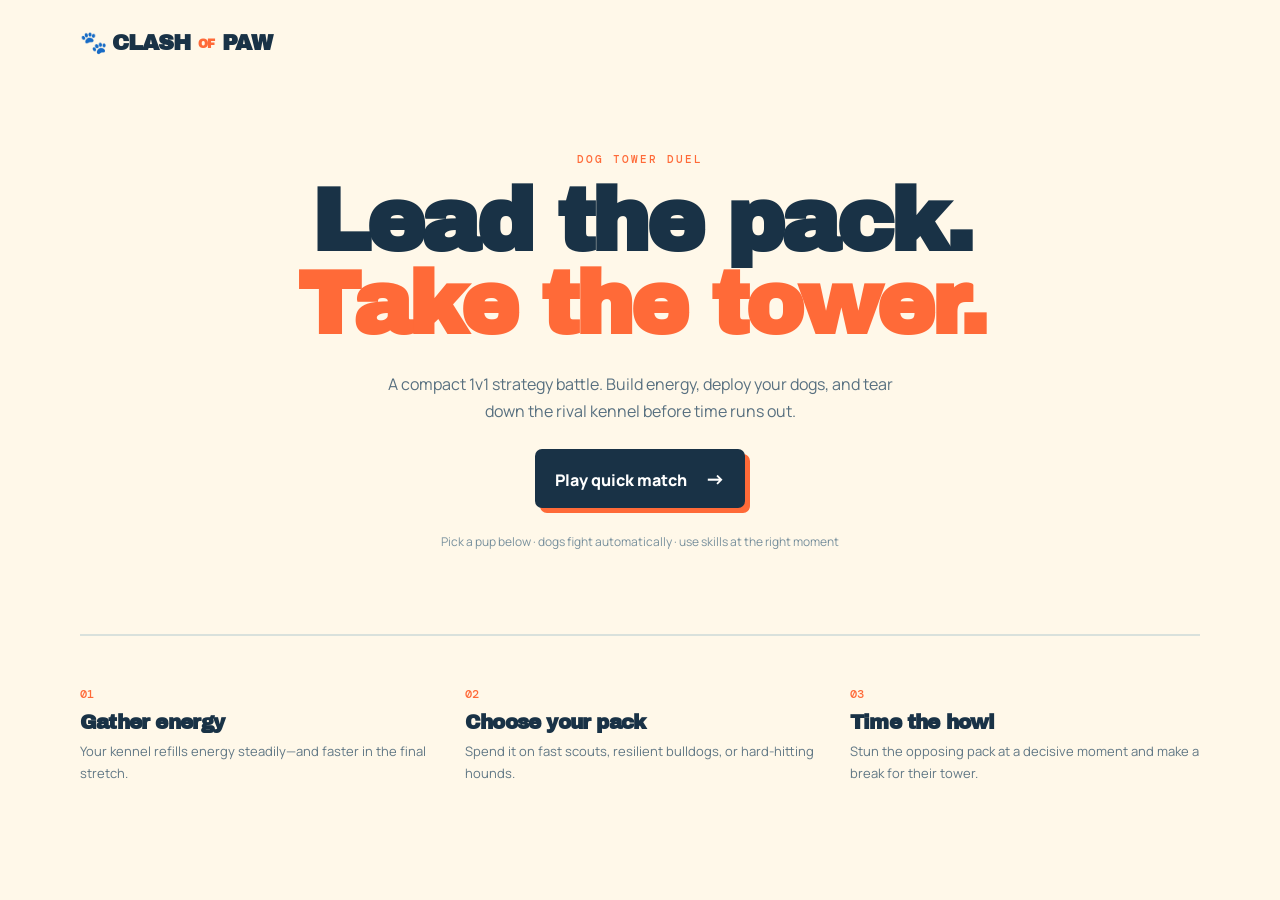
==== index.html @ 128ca2a9 "Add playable PWA demo" ====
<!doctype html>
<html lang="en">
  <head>
    <meta charset="utf-8" />
    <meta name="viewport" content="width=device-width, initial-scale=1" />
    <meta name="theme-color" content="#1b3040" />
    <meta name="description" content="Clash of Paw — a quick, tactical dog tower battle." />
    <link rel="manifest" href="manifest.webmanifest" />
    <link rel="icon" href="assets/icon.svg" type="image/svg+xml" />
    <link rel="apple-touch-icon" href="assets/icon.svg" />
    <link rel="stylesheet" href="styles.css" />
    <title>Clash of Paw</title>
  </head>
  <body>
    <main class="shell">
      <header>
        <a class="brand" href="." aria-label="Clash of Paw home"><span>🐾</span> CLASH <i>OF</i> PAW</a>
        <button class="install hidden" id="install">Install app</button>
      </header>

      <section class="hero" id="intro">
        <p class="eyebrow">DOG TOWER DUEL</p>
        <h1>Lead the pack.<br /><em>Take the tower.</em></h1>
        <p class="lede">A compact 1v1 strategy battle. Build energy, deploy your dogs, and tear down the rival kennel before time runs out.</p>
        <button class="primary" id="play">Play quick match <span>→</span></button>
        <p class="controls">Pick a pup below · dogs fight automatically · use skills at the right moment</p>
      </section>

      <section class="game hidden" id="game" aria-live="polite">
        <div class="hud">
          <div class="tower-stat player"><span class="team-label">YOUR KENNEL</span><strong id="playerHp">100</strong><div class="bar"><i id="playerBar"></i></div></div>
          <div class="timer"><span>QUICK MATCH</span><strong id="clock">1:40</strong></div>
          <div class="tower-stat enemy"><span class="team-label">RIVAL KENNEL</span><strong id="enemyHp">100</strong><div class="bar"><i id="enemyBar"></i></div></div>
        </div>
        <div class="arena" id="arena">
          <div class="sky"></div>
          <div class="tower home"><span>🐶</span><b>KENNEL</b></div>
          <div class="tower rival"><span>🐕</span><b>RIVAL</b></div>
          <div class="lane"></div>
          <div class="units" id="units"></div>
          <div class="clash-flash" id="flash"></div>
        </div>
        <div class="controls-row">
          <div class="energy"><span>⚡</span><b id="energy">8</b><small>/10 ENERGY</small></div>
          <div class="cards">
            <button class="card" data-unit="scout" disabled><span class="dog">🐕</span><span><b>Scout</b><small>Fast runner</small></span><i>2</i></button>
            <button class="card" data-unit="bulldog" disabled><span class="dog">🐶</span><span><b>Bulldog</b><small>Tough biter</small></span><i>4</i></button>
            <button class="card" data-unit="hound" disabled><span class="dog">🐺</span><span><b>Hound</b><small>Big damage</small></span><i>6</i></button>
          </div>
          <button class="skill" id="skill" disabled><span>📣</span><b>PACK HOWL</b><small id="skillText">READY</small></button>
        </div>
      </section>

      <section class="how" id="how">
        <div><span>01</span><h2>Gather energy</h2><p>Your kennel refills energy steadily—and faster in the final stretch.</p></div>
        <div><span>02</span><h2>Choose your pack</h2><p>Spend it on fast scouts, resilient bulldogs, or hard-hitting hounds.</p></div>
        <div><span>03</span><h2>Time the howl</h2><p>Stun the opposing pack at a decisive moment and make a break for their tower.</p></div>
      </section>
    </main>
    <dialog id="result"><div class="result-inner"><p class="eyebrow" id="resultLabel">MATCH COMPLETE</p><h2 id="resultTitle">Good dogs win.</h2><p id="resultCopy"></p><button class="primary" id="again">Play again <span>→</span></button></div></dialog>
    <script src="app.js"></script>
  </body>
</html>
---- styles.css ----
@import url('https://fonts.googleapis.com/css2?family=Archivo+Black&family=DM+Mono:wght@400;500&family=Manrope:wght@400;600;700;800&display=swap');

:root { --ink:#193246; --cream:#fff8e9; --orange:#ff6a38; --yellow:#ffc94a; --blue:#6ccbe0; --green:#8ccc75; }
* { box-sizing:border-box } body { margin:0; background:var(--cream); color:var(--ink); font-family:Manrope,sans-serif; } button { font:inherit; cursor:pointer } .shell { width:min(1120px,calc(100% - 32px)); margin:auto } header { height:84px; display:flex; align-items:center; justify-content:space-between } .brand { color:var(--ink); font:900 22px 'Archivo Black'; text-decoration:none; letter-spacing:-1px } .brand span { color:var(--orange) } .brand i { color:var(--orange); font-style:normal; font-size:12px; vertical-align:middle; margin:0 2px } .install { border:2px solid var(--ink); background:none; border-radius:100px; padding:8px 14px; font-weight:800; font-size:12px }.hidden{display:none!important}
.hero { text-align:center; padding:68px 0 72px }.eyebrow { font:500 11px 'DM Mono'; letter-spacing:2px; color:var(--orange); margin:0 0 15px }.hero h1,.result-inner h2 { font:900 clamp(48px,8vw,88px)/.94 'Archivo Black'; letter-spacing:-4px; margin:0; }.hero h1 em { color:var(--orange); font-style:normal }.lede { width:min(540px,100%); margin:25px auto; font-size:16px; line-height:1.65; color:#587080 }.primary { color:white; background:var(--ink); border:0; border-radius:7px; padding:16px 20px; font-weight:800; box-shadow:5px 5px 0 var(--orange) }.primary span { margin-left:15px; font-size:20px }.controls { color:#78909d; font-size:12px; margin-top:25px }
.game { margin:0 auto 70px; max-width:1000px; background:#fff; border:3px solid var(--ink); border-radius:16px; box-shadow:9px 9px 0 var(--yellow); overflow:hidden }.hud { display:grid; grid-template-columns:1fr 130px 1fr; padding:14px 19px; background:var(--ink); color:#fff; gap:16px; align-items:center }.tower-stat strong { font:900 21px 'Archivo Black' }.tower-stat.enemy { text-align:right }.team-label { display:block; color:#a9c0ca; font:500 10px 'DM Mono'; letter-spacing:1px; margin-bottom:2px }.bar { height:7px; border-radius:100px; background:#486171; overflow:hidden; margin-top:5px }.bar i { height:100%; display:block; width:100%; background:var(--green); transition:width .25s }.enemy .bar i { margin-left:auto; background:var(--orange) }.timer { text-align:center }.timer span { display:block; font:500 9px 'DM Mono'; letter-spacing:1px; color:#a9c0ca }.timer strong { font:900 21px 'Archivo Black' }
.arena { height:370px; position:relative; overflow:hidden; background:#91d9e9 }.sky { position:absolute; inset:0; background:linear-gradient(#86d8ed 0 67%,#79c35f 67%); }.sky:before,.sky:after { content:''; position:absolute; width:180px; height:70px; border-radius:50%; background:#d6f4f2; opacity:.8; top:43px }.sky:before{left:10%}.sky:after{right:12%;top:80px}.lane { position:absolute; left:0;right:0;bottom:0;height:33%;background:repeating-linear-gradient(90deg,#5db655 0 18px,#69bf5d 18px 38px); border-top:5px solid #d5a458 }.tower { position:absolute; top:128px; z-index:2; color:#fff; width:90px; height:136px; text-align:center; padding-top:15px; border:4px solid var(--ink); box-shadow:5px 5px 0 rgba(25,50,70,.22); border-radius:12px 12px 4px 4px }.tower span { display:block; font-size:47px; filter:drop-shadow(2px 2px 0 var(--ink)) }.tower b { font:900 11px 'Archivo Black'; letter-spacing:.3px }.home { left:34px; background:#527ec3 }.rival { right:34px; background:var(--orange) }.units { position:absolute; inset:0; z-index:3 }.unit { position:absolute; top:230px; width:43px; text-align:center; transition:left .15s linear; filter:drop-shadow(2px 2px 0 rgba(25,50,70,.25)) }.unit .emoji{font-size:32px;display:block}.unit small { background:var(--ink); border-radius:20px; color:#fff; padding:2px 5px; font:9px 'DM Mono' }.unit.enemy small { background:var(--orange) }.clash-flash { position:absolute;z-index:5;font:900 36px 'Archivo Black'; color:#fff; text-shadow:3px 3px 0 var(--orange); left:50%;top:42%;opacity:0;transform:translate(-50%) scale(.5);transition:.2s }.clash-flash.show { opacity:1;transform:translate(-50%) scale(1) }
.controls-row { background:#fff; padding:13px; display:flex; align-items:stretch; gap:12px }.energy { min-width:105px; border:2px solid var(--ink); border-radius:8px; padding:8px 10px; display:flex; align-items:center; gap:4px }.energy span{font-size:19px}.energy b{font:900 23px 'Archivo Black'}.energy small{font:9px 'DM Mono';color:#718491}.cards{display:flex;gap:8px;flex:1}.card { border:2px solid #ccd9df; background:#fff; border-radius:8px; display:flex; align-items:center; text-align:left; gap:7px; padding:7px 9px; flex:1; position:relative; color:var(--ink) }.card:not(:disabled):hover{border-color:var(--orange);transform:translateY(-2px)}.card:disabled{opacity:.55;cursor:not-allowed}.dog{font-size:26px}.card b,.skill b{font-size:12px;display:block}.card small,.skill small{font:9px 'DM Mono';color:#728692}.card i{font:900 13px 'Archivo Black';font-style:normal;background:var(--yellow);border-radius:50%;width:20px;height:20px;text-align:center;padding-top:3px;position:absolute;right:7px;top:7px}.skill{border:2px solid var(--orange);background:#fff3d3;border-radius:8px;min-width:104px;color:var(--ink)}.skill:disabled{opacity:.5}.skill span{font-size:19px}.skill small{display:block}
.how { border-top:2px solid #d9e1dc; display:grid; grid-template-columns:repeat(3,1fr); gap:35px; padding:45px 0 70px }.how span{font:500 12px 'DM Mono';color:var(--orange)}.how h2{margin:8px 0;font:900 20px 'Archivo Black';letter-spacing:-.8px}.how p{font-size:13px;line-height:1.65;color:#607785;margin:0}dialog{border:0;border-radius:16px;padding:0;background:transparent;box-shadow:0 18px 60px #10273566;max-width:470px;width:calc(100% - 32px)}dialog::backdrop{background:#153043a6}.result-inner{background:var(--cream);border:3px solid var(--ink);border-radius:16px;text-align:center;padding:48px 28px}.result-inner h2{font-size:45px;letter-spacing:-2px}.result-inner p:not(.eyebrow){color:#5a7280;line-height:1.6;margin:16px auto 25px;max-width:350px}
@media(max-width:680px){.hero{padding:38px 0 48px}.hud{grid-template-columns:1fr 84px 1fr;padding:12px;gap:9px}.arena{height:320px}.tower{top:105px;width:64px;height:113px;padding-top:9px}.tower span{font-size:34px}.tower b{font-size:8px}.home{left:14px}.rival{right:14px}.unit{top:205px}.controls-row{flex-wrap:wrap}.energy{width:100%;justify-content:center}.cards{order:3;width:100%;flex-basis:100%}.card{min-width:0}.card span:nth-child(2) small{display:none}.skill{min-width:78px}.how{grid-template-columns:1fr;gap:23px;padding:34px 0 55px}.hero h1{letter-spacing:-3px}.tower-stat strong{font-size:17px}}
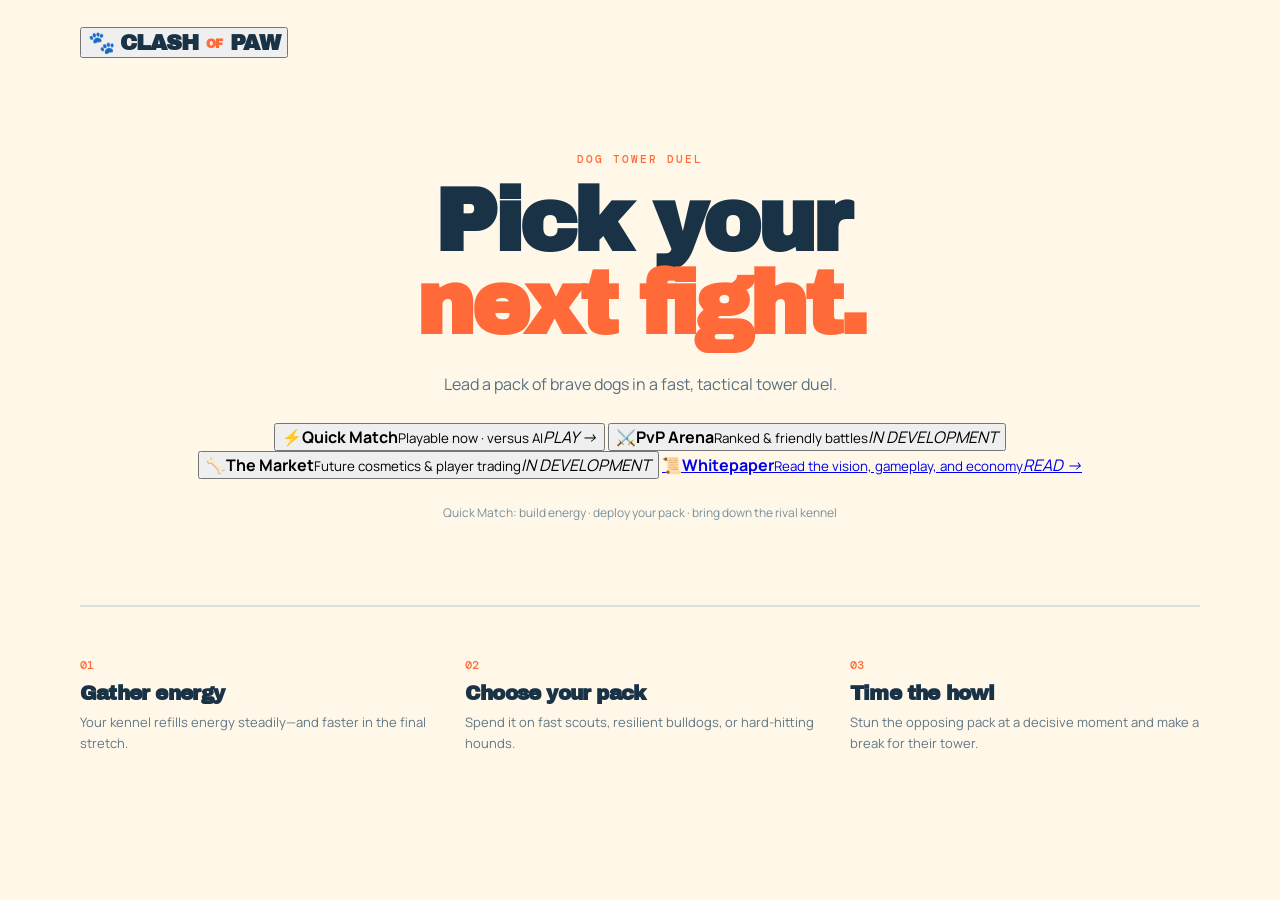
==== commit 29636283: "Update index.html" ====
--- a/index.html
+++ b/index.html
@@ -14,16 +14,21 @@
   <body>
     <main class="shell">
       <header>
-        <a class="brand" href="." aria-label="Clash of Paw home"><span>🐾</span> CLASH <i>OF</i> PAW</a>
+        <button class="brand" id="home" aria-label="Clash of Paw main menu"><span>🐾</span> CLASH <i>OF</i> PAW</button>
         <button class="install hidden" id="install">Install app</button>
       </header>
 
       <section class="hero" id="intro">
         <p class="eyebrow">DOG TOWER DUEL</p>
-        <h1>Lead the pack.<br /><em>Take the tower.</em></h1>
-        <p class="lede">A compact 1v1 strategy battle. Build energy, deploy your dogs, and tear down the rival kennel before time runs out.</p>
-        <button class="primary" id="play">Play quick match <span>→</span></button>
-        <p class="controls">Pick a pup below · dogs fight automatically · use skills at the right moment</p>
+        <h1>Pick your<br /><em>next fight.</em></h1>
+        <p class="lede">Lead a pack of brave dogs in a fast, tactical tower duel.</p>
+        <div class="menu" aria-label="Game modes">
+          <button class="mode active" id="play"><span class="mode-icon">⚡</span><span><b>Quick Match</b><small>Playable now · versus AI</small></span><i>PLAY <em>→</em></i></button>
+          <button class="mode coming" data-feature="PvP Arena"><span class="mode-icon">⚔️</span><span><b>PvP Arena</b><small>Ranked & friendly battles</small></span><i>IN DEVELOPMENT</i></button>
+          <button class="mode coming" data-feature="The Market"><span class="mode-icon">🦴</span><span><b>The Market</b><small>Future cosmetics & player trading</small></span><i>IN DEVELOPMENT</i></button>
+          <a class="whitepaper-link" href="whitepaper.html"><span>📜</span><span><b>Whitepaper</b><small>Read the vision, gameplay, and economy</small></span><i>READ <em>→</em></i></a>
+        </div>
+        <p class="controls">Quick Match: build energy · deploy your pack · bring down the rival kennel</p>
       </section>
 
       <section class="game hidden" id="game" aria-live="polite">
@@ -57,7 +62,8 @@
         <div><span>03</span><h2>Time the howl</h2><p>Stun the opposing pack at a decisive moment and make a break for their tower.</p></div>
       </section>
     </main>
-    <dialog id="result"><div class="result-inner"><p class="eyebrow" id="resultLabel">MATCH COMPLETE</p><h2 id="resultTitle">Good dogs win.</h2><p id="resultCopy"></p><button class="primary" id="again">Play again <span>→</span></button></div></dialog>
+    <dialog id="result"><div class="result-inner"><p class="eyebrow" id="resultLabel">MATCH COMPLETE</p><h2 id="resultTitle">Good dogs win.</h2><p id="resultCopy"></p><button class="primary" id="again">Play again <span>→</span></button><button class="text-button" id="menuFromResult">Back to menu</button></div></dialog>
+    <dialog id="comingSoon"><div class="result-inner"><p class="eyebrow">ON THE ROADMAP</p><h2 id="featureTitle">PvP Arena</h2><p id="featureCopy"></p><button class="primary" id="closeFeature">Got it <span>→</span></button></div></dialog>
     <script src="app.js"></script>
   </body>
 </html>
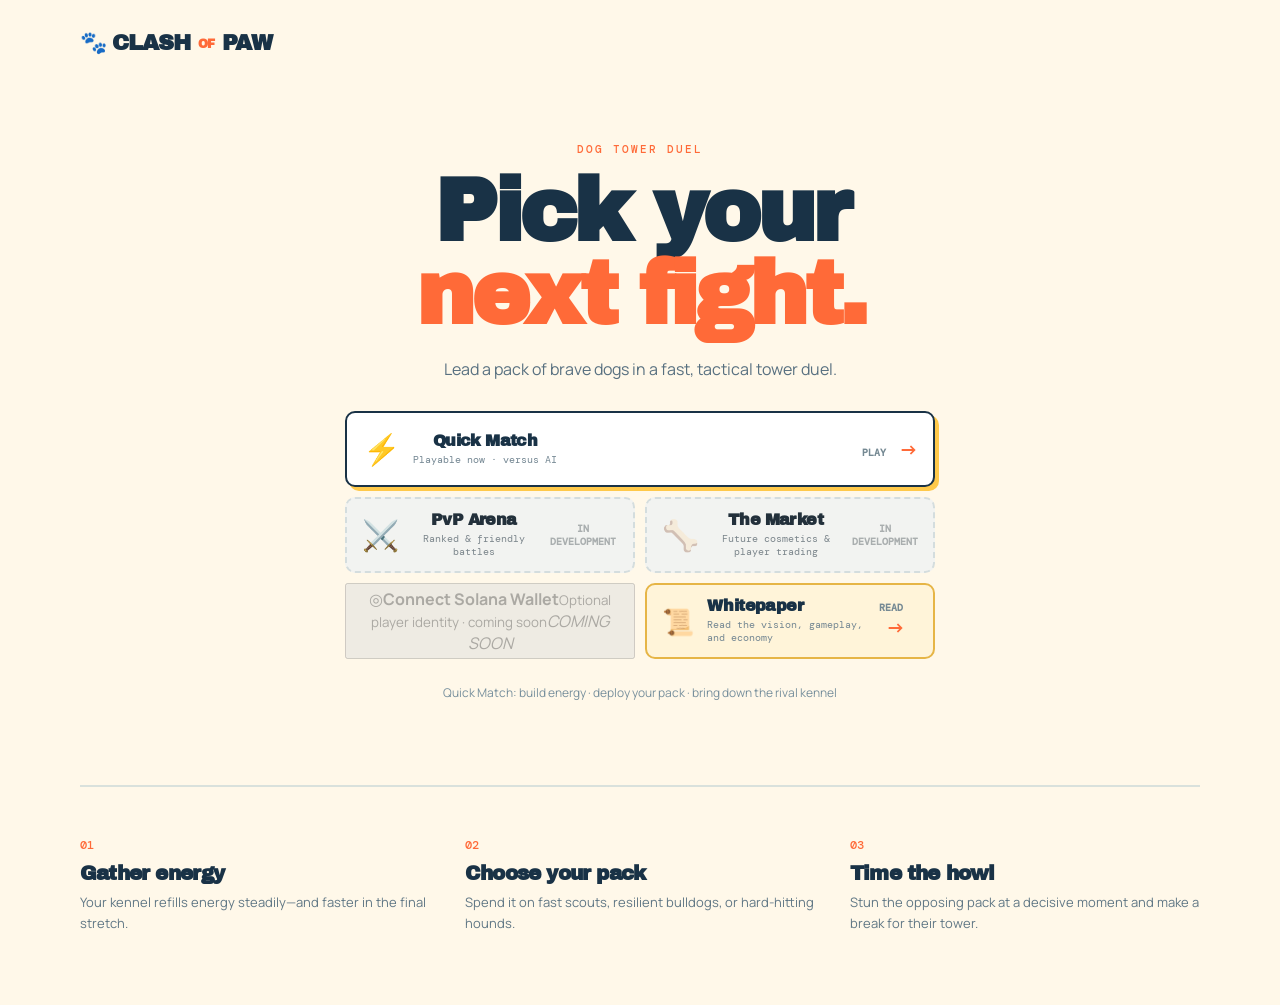
==== commit 43fa9413: "Update index.html" ====
--- a/index.html
+++ b/index.html
@@ -26,6 +26,7 @@
           <button class="mode active" id="play"><span class="mode-icon">⚡</span><span><b>Quick Match</b><small>Playable now · versus AI</small></span><i>PLAY <em>→</em></i></button>
           <button class="mode coming" data-feature="PvP Arena"><span class="mode-icon">⚔️</span><span><b>PvP Arena</b><small>Ranked & friendly battles</small></span><i>IN DEVELOPMENT</i></button>
           <button class="mode coming" data-feature="The Market"><span class="mode-icon">🦴</span><span><b>The Market</b><small>Future cosmetics & player trading</small></span><i>IN DEVELOPMENT</i></button>
+          <button class="wallet-link" disabled aria-label="Connect Solana Wallet, coming soon"><span>◎</span><span><b>Connect Solana Wallet</b><small>Optional player identity · coming soon</small></span><i>COMING SOON</i></button>
           <a class="whitepaper-link" href="whitepaper.html"><span>📜</span><span><b>Whitepaper</b><small>Read the vision, gameplay, and economy</small></span><i>READ <em>→</em></i></a>
         </div>
         <p class="controls">Quick Match: build energy · deploy your pack · bring down the rival kennel</p>
--- a/styles.css
+++ b/styles.css
@@ -1,10 +1,10 @@
 @import url('https://fonts.googleapis.com/css2?family=Archivo+Black&family=DM+Mono:wght@400;500&family=Manrope:wght@400;600;700;800&display=swap');
 
 :root { --ink:#193246; --cream:#fff8e9; --orange:#ff6a38; --yellow:#ffc94a; --blue:#6ccbe0; --green:#8ccc75; }
-* { box-sizing:border-box } body { margin:0; background:var(--cream); color:var(--ink); font-family:Manrope,sans-serif; } button { font:inherit; cursor:pointer } .shell { width:min(1120px,calc(100% - 32px)); margin:auto } header { height:84px; display:flex; align-items:center; justify-content:space-between } .brand { color:var(--ink); font:900 22px 'Archivo Black'; text-decoration:none; letter-spacing:-1px } .brand span { color:var(--orange) } .brand i { color:var(--orange); font-style:normal; font-size:12px; vertical-align:middle; margin:0 2px } .install { border:2px solid var(--ink); background:none; border-radius:100px; padding:8px 14px; font-weight:800; font-size:12px }.hidden{display:none!important}
-.hero { text-align:center; padding:68px 0 72px }.eyebrow { font:500 11px 'DM Mono'; letter-spacing:2px; color:var(--orange); margin:0 0 15px }.hero h1,.result-inner h2 { font:900 clamp(48px,8vw,88px)/.94 'Archivo Black'; letter-spacing:-4px; margin:0; }.hero h1 em { color:var(--orange); font-style:normal }.lede { width:min(540px,100%); margin:25px auto; font-size:16px; line-height:1.65; color:#587080 }.primary { color:white; background:var(--ink); border:0; border-radius:7px; padding:16px 20px; font-weight:800; box-shadow:5px 5px 0 var(--orange) }.primary span { margin-left:15px; font-size:20px }.controls { color:#78909d; font-size:12px; margin-top:25px }
+* { box-sizing:border-box } body { margin:0; background:var(--cream); color:var(--ink); font-family:Manrope,sans-serif; } button { font:inherit; cursor:pointer } .shell { width:min(1120px,calc(100% - 32px)); margin:auto } header { height:84px; display:flex; align-items:center; justify-content:space-between } .brand { color:var(--ink); font:900 22px 'Archivo Black'; letter-spacing:-1px; background:none; border:0; padding:0 } .brand span { color:var(--orange) } .brand i { color:var(--orange); font-style:normal; font-size:12px; vertical-align:middle; margin:0 2px } .install { border:2px solid var(--ink); background:none; border-radius:100px; padding:8px 14px; font-weight:800; font-size:12px }.hidden{display:none!important}
+.hero { text-align:center; padding:58px 0 72px }.eyebrow { font:500 11px 'DM Mono'; letter-spacing:2px; color:var(--orange); margin:0 0 15px }.hero h1,.result-inner h2 { font:900 clamp(48px,8vw,88px)/.94 'Archivo Black'; letter-spacing:-4px; margin:0; }.hero h1 em { color:var(--orange); font-style:normal }.lede { width:min(540px,100%); margin:20px auto 28px; font-size:16px; line-height:1.65; color:#587080 }.primary { color:white; background:var(--ink); border:0; border-radius:7px; padding:16px 20px; font-weight:800; box-shadow:5px 5px 0 var(--orange) }.primary span { margin-left:15px; font-size:20px }.controls { color:#78909d; font-size:12px; margin-top:25px }.menu{width:min(590px,100%);margin:auto;display:grid;grid-template-columns:1fr 1fr;gap:10px;text-align:left}.mode,.whitepaper-link{border:2px solid #cedee0;background:#fff;border-radius:10px;min-height:76px;padding:11px 15px;display:flex;align-items:center;gap:13px;color:var(--ink);transition:.15s}.mode:first-child{grid-column:span 2}.mode-icon{font-size:30px;width:38px;text-align:center}.mode b,.whitepaper-link b{font:900 16px 'Archivo Black';letter-spacing:-.6px;display:block}.mode small,.whitepaper-link small{display:block;color:#738692;font:10px 'DM Mono';margin-top:4px}.mode i,.whitepaper-link i{margin-left:auto;font:800 10px 'DM Mono';font-style:normal;color:#758993}.mode i em,.whitepaper-link i em{font:900 19px Manrope;color:var(--orange);margin-left:7px}.mode.active{border-color:var(--ink);box-shadow:4px 4px 0 var(--yellow)}.mode.active:hover{transform:translate(-2px,-2px);box-shadow:7px 7px 0 var(--yellow)}.mode.coming{background:#f2f3ef;border-style:dashed;filter:saturate(.55)}.mode.coming:hover{border-color:#92a4a6}.mode.coming i{color:#a6afb0}.whitepaper-link{grid-column:2;grid-row:3;background:#fff4d9;border-color:#e6b546;text-decoration:none}.whitepaper-link>span:first-child{font-size:26px}.whitepaper-link:hover{transform:translate(-2px,-2px);box-shadow:4px 4px 0 var(--orange)}.text-button{display:block;margin:20px auto 0;border:0;background:none;color:#567281;text-decoration:underline;font-size:12px;font-weight:800}
 .game { margin:0 auto 70px; max-width:1000px; background:#fff; border:3px solid var(--ink); border-radius:16px; box-shadow:9px 9px 0 var(--yellow); overflow:hidden }.hud { display:grid; grid-template-columns:1fr 130px 1fr; padding:14px 19px; background:var(--ink); color:#fff; gap:16px; align-items:center }.tower-stat strong { font:900 21px 'Archivo Black' }.tower-stat.enemy { text-align:right }.team-label { display:block; color:#a9c0ca; font:500 10px 'DM Mono'; letter-spacing:1px; margin-bottom:2px }.bar { height:7px; border-radius:100px; background:#486171; overflow:hidden; margin-top:5px }.bar i { height:100%; display:block; width:100%; background:var(--green); transition:width .25s }.enemy .bar i { margin-left:auto; background:var(--orange) }.timer { text-align:center }.timer span { display:block; font:500 9px 'DM Mono'; letter-spacing:1px; color:#a9c0ca }.timer strong { font:900 21px 'Archivo Black' }
 .arena { height:370px; position:relative; overflow:hidden; background:#91d9e9 }.sky { position:absolute; inset:0; background:linear-gradient(#86d8ed 0 67%,#79c35f 67%); }.sky:before,.sky:after { content:''; position:absolute; width:180px; height:70px; border-radius:50%; background:#d6f4f2; opacity:.8; top:43px }.sky:before{left:10%}.sky:after{right:12%;top:80px}.lane { position:absolute; left:0;right:0;bottom:0;height:33%;background:repeating-linear-gradient(90deg,#5db655 0 18px,#69bf5d 18px 38px); border-top:5px solid #d5a458 }.tower { position:absolute; top:128px; z-index:2; color:#fff; width:90px; height:136px; text-align:center; padding-top:15px; border:4px solid var(--ink); box-shadow:5px 5px 0 rgba(25,50,70,.22); border-radius:12px 12px 4px 4px }.tower span { display:block; font-size:47px; filter:drop-shadow(2px 2px 0 var(--ink)) }.tower b { font:900 11px 'Archivo Black'; letter-spacing:.3px }.home { left:34px; background:#527ec3 }.rival { right:34px; background:var(--orange) }.units { position:absolute; inset:0; z-index:3 }.unit { position:absolute; top:230px; width:43px; text-align:center; transition:left .15s linear; filter:drop-shadow(2px 2px 0 rgba(25,50,70,.25)) }.unit .emoji{font-size:32px;display:block}.unit small { background:var(--ink); border-radius:20px; color:#fff; padding:2px 5px; font:9px 'DM Mono' }.unit.enemy small { background:var(--orange) }.clash-flash { position:absolute;z-index:5;font:900 36px 'Archivo Black'; color:#fff; text-shadow:3px 3px 0 var(--orange); left:50%;top:42%;opacity:0;transform:translate(-50%) scale(.5);transition:.2s }.clash-flash.show { opacity:1;transform:translate(-50%) scale(1) }
 .controls-row { background:#fff; padding:13px; display:flex; align-items:stretch; gap:12px }.energy { min-width:105px; border:2px solid var(--ink); border-radius:8px; padding:8px 10px; display:flex; align-items:center; gap:4px }.energy span{font-size:19px}.energy b{font:900 23px 'Archivo Black'}.energy small{font:9px 'DM Mono';color:#718491}.cards{display:flex;gap:8px;flex:1}.card { border:2px solid #ccd9df; background:#fff; border-radius:8px; display:flex; align-items:center; text-align:left; gap:7px; padding:7px 9px; flex:1; position:relative; color:var(--ink) }.card:not(:disabled):hover{border-color:var(--orange);transform:translateY(-2px)}.card:disabled{opacity:.55;cursor:not-allowed}.dog{font-size:26px}.card b,.skill b{font-size:12px;display:block}.card small,.skill small{font:9px 'DM Mono';color:#728692}.card i{font:900 13px 'Archivo Black';font-style:normal;background:var(--yellow);border-radius:50%;width:20px;height:20px;text-align:center;padding-top:3px;position:absolute;right:7px;top:7px}.skill{border:2px solid var(--orange);background:#fff3d3;border-radius:8px;min-width:104px;color:var(--ink)}.skill:disabled{opacity:.5}.skill span{font-size:19px}.skill small{display:block}
 .how { border-top:2px solid #d9e1dc; display:grid; grid-template-columns:repeat(3,1fr); gap:35px; padding:45px 0 70px }.how span{font:500 12px 'DM Mono';color:var(--orange)}.how h2{margin:8px 0;font:900 20px 'Archivo Black';letter-spacing:-.8px}.how p{font-size:13px;line-height:1.65;color:#607785;margin:0}dialog{border:0;border-radius:16px;padding:0;background:transparent;box-shadow:0 18px 60px #10273566;max-width:470px;width:calc(100% - 32px)}dialog::backdrop{background:#153043a6}.result-inner{background:var(--cream);border:3px solid var(--ink);border-radius:16px;text-align:center;padding:48px 28px}.result-inner h2{font-size:45px;letter-spacing:-2px}.result-inner p:not(.eyebrow){color:#5a7280;line-height:1.6;margin:16px auto 25px;max-width:350px}
-@media(max-width:680px){.hero{padding:38px 0 48px}.hud{grid-template-columns:1fr 84px 1fr;padding:12px;gap:9px}.arena{height:320px}.tower{top:105px;width:64px;height:113px;padding-top:9px}.tower span{font-size:34px}.tower b{font-size:8px}.home{left:14px}.rival{right:14px}.unit{top:205px}.controls-row{flex-wrap:wrap}.energy{width:100%;justify-content:center}.cards{order:3;width:100%;flex-basis:100%}.card{min-width:0}.card span:nth-child(2) small{display:none}.skill{min-width:78px}.how{grid-template-columns:1fr;gap:23px;padding:34px 0 55px}.hero h1{letter-spacing:-3px}.tower-stat strong{font-size:17px}}
+@media(max-width:680px){.hero{padding:38px 0 48px}.menu{grid-template-columns:1fr}.mode:first-child,.whitepaper-link{grid-column:auto;grid-row:auto}.hud{grid-template-columns:1fr 84px 1fr;padding:12px;gap:9px}.arena{height:320px}.tower{top:105px;width:64px;height:113px;padding-top:9px}.tower span{font-size:34px}.tower b{font-size:8px}.home{left:14px}.rival{right:14px}.unit{top:205px}.controls-row{flex-wrap:wrap}.energy{width:100%;justify-content:center}.cards{order:3;width:100%;flex-basis:100%}.card{min-width:0}.card span:nth-child(2) small{display:none}.skill{min-width:78px}.how{grid-template-columns:1fr;gap:23px;padding:34px 0 55px}.hero h1{letter-spacing:-3px}.tower-stat strong{font-size:17px}}
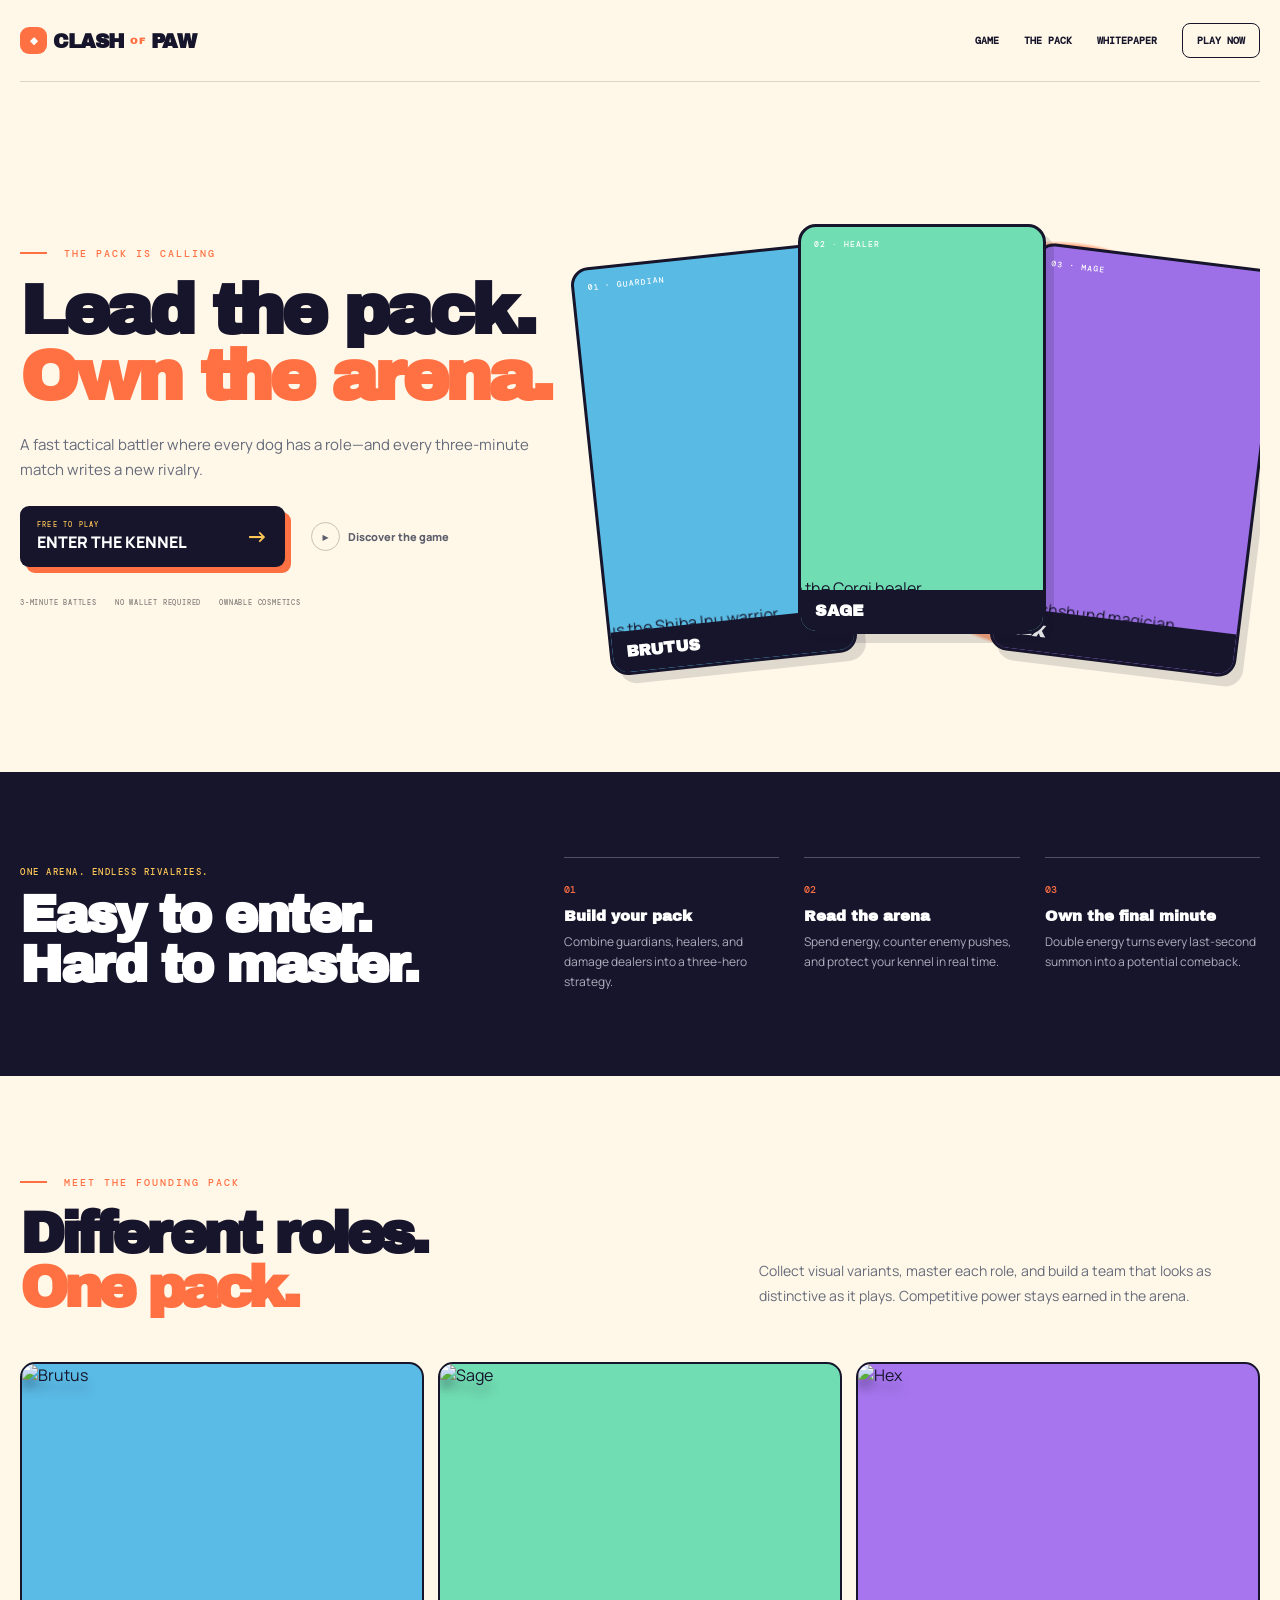
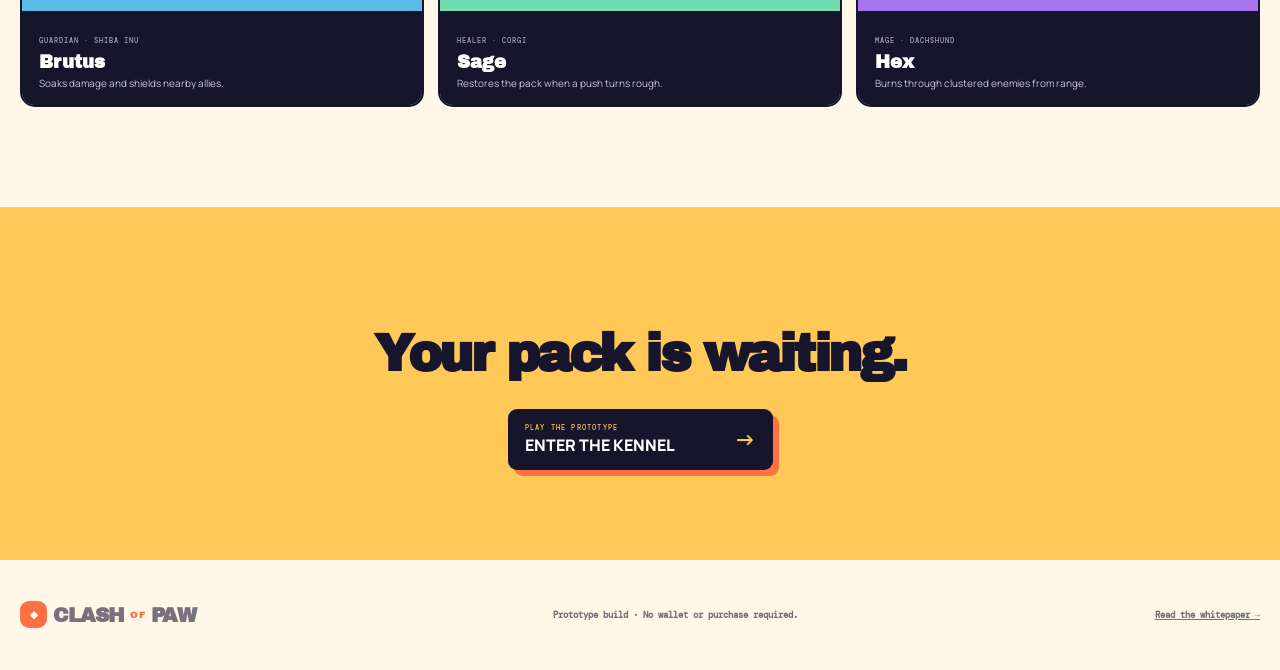
==== commit 802c2ea2: "Build public Clash of Paw game prototype Add the landing page, desktop-style game client, playable b" ====
--- a/index.html
+++ b/index.html
@@ -3,68 +3,64 @@
   <head>
     <meta charset="utf-8" />
     <meta name="viewport" content="width=device-width, initial-scale=1" />
-    <meta name="theme-color" content="#1b3040" />
-    <meta name="description" content="Clash of Paw — a quick, tactical dog tower battle." />
+    <meta name="theme-color" content="#fff8e8" />
+    <meta name="description" content="Clash of Paw — lead your pack and own the arena in a fast tactical dog battler." />
     <link rel="manifest" href="manifest.webmanifest" />
     <link rel="icon" href="assets/icon.svg" type="image/svg+xml" />
-    <link rel="apple-touch-icon" href="assets/icon.svg" />
-    <link rel="stylesheet" href="styles.css" />
-    <title>Clash of Paw</title>
+    <link rel="preload" href="assets/characters/brutus-warrior.png" as="image" />
+    <link rel="preload" href="assets/characters/sage-healer.png" as="image" />
+    <link rel="preload" href="assets/characters/hex-mage.png" as="image" />
+    <link rel="stylesheet" href="landing.css" />
+    <title>Clash of Paw — Lead the Pack</title>
   </head>
   <body>
-    <main class="shell">
-      <header>
-        <button class="brand" id="home" aria-label="Clash of Paw main menu"><span>🐾</span> CLASH <i>OF</i> PAW</button>
-        <button class="install hidden" id="install">Install app</button>
-      </header>
-
-      <section class="hero" id="intro">
-        <p class="eyebrow">DOG TOWER DUEL</p>
-        <h1>Pick your<br /><em>next fight.</em></h1>
-        <p class="lede">Lead a pack of brave dogs in a fast, tactical tower duel.</p>
-        <div class="menu" aria-label="Game modes">
-          <button class="mode active" id="play"><span class="mode-icon">⚡</span><span><b>Quick Match</b><small>Playable now · versus AI</small></span><i>PLAY <em>→</em></i></button>
-          <button class="mode coming" data-feature="PvP Arena"><span class="mode-icon">⚔️</span><span><b>PvP Arena</b><small>Ranked & friendly battles</small></span><i>IN DEVELOPMENT</i></button>
-          <button class="mode coming" data-feature="The Market"><span class="mode-icon">🦴</span><span><b>The Market</b><small>Future cosmetics & player trading</small></span><i>IN DEVELOPMENT</i></button>
-          <button class="wallet-link" disabled aria-label="Connect Solana Wallet, coming soon"><span>◎</span><span><b>Connect Solana Wallet</b><small>Optional player identity · coming soon</small></span><i>COMING SOON</i></button>
-          <a class="whitepaper-link" href="whitepaper.html"><span>📜</span><span><b>Whitepaper</b><small>Read the vision, gameplay, and economy</small></span><i>READ <em>→</em></i></a>
+    <header class="landing-nav wrap">
+      <a class="landing-brand" href="#top" aria-label="Clash of Paw home"><span>◆</span> CLASH <i>OF</i> PAW</a>
+      <nav aria-label="Main navigation">
+        <a href="#game">Game</a><a href="#pack">The Pack</a><a href="whitepaper.html">Whitepaper</a><a class="nav-play" href="play.html" data-launch>Play now</a>
+      </nav>
+    </header>
+    <main id="top">
+      <section class="landing-hero wrap">
+        <div class="landing-copy">
+          <p class="landing-kicker"><span></span> THE PACK IS CALLING</p>
+          <h1>Lead the pack.<br /><em>Own the arena.</em></h1>
+          <p class="landing-lede">A fast tactical battler where every dog has a role—and every three-minute match writes a new rivalry.</p>
+          <div class="landing-actions">
+            <a class="launch-button" href="play.html" data-launch><span><small>FREE TO PLAY</small>ENTER THE KENNEL</span><b>→</b></a>
+            <a class="watch-link" href="#game"><i>▶</i> Discover the game</a>
+          </div>
+          <div class="landing-proof"><span>3-MINUTE BATTLES</span><span>NO WALLET REQUIRED</span><span>OWNABLE COSMETICS</span></div>
         </div>
-        <p class="controls">Quick Match: build energy · deploy your pack · bring down the rival kennel</p>
-      </section>
-
-      <section class="game hidden" id="game" aria-live="polite">
-        <div class="hud">
-          <div class="tower-stat player"><span class="team-label">YOUR KENNEL</span><strong id="playerHp">100</strong><div class="bar"><i id="playerBar"></i></div></div>
-          <div class="timer"><span>QUICK MATCH</span><strong id="clock">1:40</strong></div>
-          <div class="tower-stat enemy"><span class="team-label">RIVAL KENNEL</span><strong id="enemyHp">100</strong><div class="bar"><i id="enemyBar"></i></div></div>
-        </div>
-        <div class="arena" id="arena">
-          <div class="sky"></div>
-          <div class="tower home"><span>🐶</span><b>KENNEL</b></div>
-          <div class="tower rival"><span>🐕</span><b>RIVAL</b></div>
-          <div class="lane"></div>
-          <div class="units" id="units"></div>
-          <div class="clash-flash" id="flash"></div>
-        </div>
-        <div class="controls-row">
-          <div class="energy"><span>⚡</span><b id="energy">8</b><small>/10 ENERGY</small></div>
-          <div class="cards">
-            <button class="card" data-unit="scout" disabled><span class="dog">🐕</span><span><b>Scout</b><small>Fast runner</small></span><i>2</i></button>
-            <button class="card" data-unit="bulldog" disabled><span class="dog">🐶</span><span><b>Bulldog</b><small>Tough biter</small></span><i>4</i></button>
-            <button class="card" data-unit="hound" disabled><span class="dog">🐺</span><span><b>Hound</b><small>Big damage</small></span><i>6</i></button>
-          </div>
-          <button class="skill" id="skill" disabled><span>📣</span><b>PACK HOWL</b><small id="skillText">READY</small></button>
+        <div class="landing-pack" aria-label="Brutus, Sage, and Hex">
+          <article class="landing-card brutus"><span>01 · GUARDIAN</span><img src="assets/characters/brutus-warrior.png" alt="Brutus the Shiba Inu warrior" /><b>BRUTUS</b></article>
+          <article class="landing-card sage"><span>02 · HEALER</span><img src="assets/characters/sage-healer.png" alt="Sage the Corgi healer" /><b>SAGE</b></article>
+          <article class="landing-card hex"><span>03 · MAGE</span><img src="assets/characters/hex-mage.png" alt="Hex the Dachshund magician" /><b>HEX</b></article>
         </div>
       </section>
-
-      <section class="how" id="how">
-        <div><span>01</span><h2>Gather energy</h2><p>Your kennel refills energy steadily—and faster in the final stretch.</p></div>
-        <div><span>02</span><h2>Choose your pack</h2><p>Spend it on fast scouts, resilient bulldogs, or hard-hitting hounds.</p></div>
-        <div><span>03</span><h2>Time the howl</h2><p>Stun the opposing pack at a decisive moment and make a break for their tower.</p></div>
+      <section class="game-pitch" id="game">
+        <div class="wrap pitch-grid">
+          <div class="pitch-heading"><p>ONE ARENA. ENDLESS RIVALRIES.</p><h2>Easy to enter.<br />Hard to master.</h2></div>
+          <div class="pitch-steps">
+            <article><b>01</b><h3>Build your pack</h3><p>Combine guardians, healers, and damage dealers into a three-hero strategy.</p></article>
+            <article><b>02</b><h3>Read the arena</h3><p>Spend energy, counter enemy pushes, and protect your kennel in real time.</p></article>
+            <article><b>03</b><h3>Own the final minute</h3><p>Double energy turns every last-second summon into a potential comeback.</p></article>
+          </div>
+        </div>
       </section>
+      <section class="pack-section wrap" id="pack">
+        <p class="landing-kicker"><span></span> MEET THE FOUNDING PACK</p>
+        <div class="pack-title"><h2>Different roles.<br /><em>One pack.</em></h2><p>Collect visual variants, master each role, and build a team that looks as distinctive as it plays. Competitive power stays earned in the arena.</p></div>
+        <div class="pack-roster">
+          <article><img src="assets/characters/brutus-warrior.png" alt="Brutus" /><div><small>GUARDIAN · SHIBA INU</small><h3>Brutus</h3><p>Soaks damage and shields nearby allies.</p></div></article>
+          <article><img src="assets/characters/sage-healer.png" alt="Sage" /><div><small>HEALER · CORGI</small><h3>Sage</h3><p>Restores the pack when a push turns rough.</p></div></article>
+          <article><img src="assets/characters/hex-mage.png" alt="Hex" /><div><small>MAGE · DACHSHUND</small><h3>Hex</h3><p>Burns through clustered enemies from range.</p></div></article>
+        </div>
+      </section>
+      <section class="final-call"><div class="wrap"><p>THE TAVERN DOORS ARE OPEN</p><h2>Your pack is waiting.</h2><a class="launch-button" href="play.html" data-launch><span><small>PLAY THE PROTOTYPE</small>ENTER THE KENNEL</span><b>→</b></a></div></section>
     </main>
-    <dialog id="result"><div class="result-inner"><p class="eyebrow" id="resultLabel">MATCH COMPLETE</p><h2 id="resultTitle">Good dogs win.</h2><p id="resultCopy"></p><button class="primary" id="again">Play again <span>→</span></button><button class="text-button" id="menuFromResult">Back to menu</button></div></dialog>
-    <dialog id="comingSoon"><div class="result-inner"><p class="eyebrow">ON THE ROADMAP</p><h2 id="featureTitle">PvP Arena</h2><p id="featureCopy"></p><button class="primary" id="closeFeature">Got it <span>→</span></button></div></dialog>
-    <script src="app.js"></script>
+    <footer class="wrap landing-footer"><a class="landing-brand" href="#top"><span>◆</span> CLASH <i>OF</i> PAW</a><p>Prototype build · No wallet or purchase required.</p><a href="whitepaper.html">Read the whitepaper →</a></footer>
+    <div class="launch-screen" id="launchScreen" aria-hidden="true"><div class="launch-mark">◆</div><h2>OPENING THE KENNEL</h2><p>PREPARING YOUR PACK</p><div><i></i></div></div>
+    <script src="landing.js"></script>
   </body>
 </html>
--- a/landing.css
+++ b/landing.css
@@ -0,0 +1,12 @@
+@import url('https://fonts.googleapis.com/css2?family=Archivo+Black&family=DM+Mono:wght@400;500&family=Manrope:wght@400;600;700;800&display=swap');
+:root{--night:#16152b;--cream:#fff8e8;--orange:#ff7043;--gold:#ffc857;--muted:#666b7b}
+*{box-sizing:border-box}html{scroll-behavior:smooth}body{margin:0;min-width:320px;color:var(--night);background:var(--cream);font-family:Manrope,system-ui,sans-serif}.wrap{width:min(1240px,calc(100% - 40px));margin:auto}a{color:inherit}.landing-nav{height:82px;display:flex;align-items:center;justify-content:space-between;border-bottom:1px solid #ddd5c7}.landing-brand{display:flex;align-items:center;gap:6px;text-decoration:none;font:900 20px 'Archivo Black',sans-serif;letter-spacing:-1px}.landing-brand span{display:grid;place-items:center;width:27px;height:27px;border-radius:9px;color:#fff;background:var(--orange);font-size:10px}.landing-brand i{color:var(--orange);font-style:normal;font-size:9px;letter-spacing:.5px}.landing-nav nav{display:flex;align-items:center;gap:25px}.landing-nav nav a{font:700 10px 'DM Mono',monospace;text-decoration:none;text-transform:uppercase}.landing-nav nav a:hover{color:var(--orange)}.landing-nav .nav-play{padding:10px 14px;border:1px solid var(--night);border-radius:8px}
+.landing-hero{position:relative;min-height:690px;display:grid;grid-template-columns:.9fr 1.1fr;align-items:center;gap:22px;overflow:hidden}.landing-copy{position:relative;z-index:4}.landing-kicker{margin:0 0 18px;color:var(--orange);font:500 10px 'DM Mono',monospace;letter-spacing:2px}.landing-kicker span{display:inline-block;width:27px;height:2px;margin:0 9px 3px 0;background:currentColor}.landing-hero h1,.pack-title h2{margin:0;font:900 clamp(52px,5.5vw,76px)/.93 'Archivo Black',sans-serif;letter-spacing:-4px}.landing-hero h1 em,.pack-title h2 em{color:var(--orange);font-style:normal}.landing-lede{max-width:530px;margin:23px 0;color:var(--muted);font-size:15px;line-height:1.7}.landing-actions{display:flex;align-items:center;gap:26px}.launch-button{display:inline-flex;align-items:center;justify-content:space-between;gap:35px;min-width:265px;padding:14px 17px;border-radius:9px;color:#fff;background:var(--night);box-shadow:6px 6px 0 var(--orange);text-decoration:none;font-weight:900;transition:.15s}.launch-button:hover{transform:translate(-2px,-2px);box-shadow:9px 9px 0 var(--orange)}.launch-button small{display:block;margin-bottom:2px;color:var(--gold);font:500 7px 'DM Mono',monospace;letter-spacing:1.2px}.launch-button b{color:var(--gold);font-size:22px}.watch-link{display:flex;align-items:center;gap:8px;color:#5c5e6c;font-size:11px;font-weight:800;text-decoration:none}.watch-link i{display:grid;place-items:center;width:29px;height:29px;border:1px solid #c9c0b2;border-radius:50%;font-size:8px;font-style:normal}.landing-proof{display:flex;gap:18px;margin-top:31px;color:#827e7a;font:500 7px 'DM Mono',monospace;letter-spacing:.8px}
+.landing-pack{position:relative;height:540px}.landing-pack::before{content:"";position:absolute;width:530px;height:530px;right:-60px;top:25px;border-radius:50%;background:radial-gradient(circle,#ffd16b 0 32%,#ff9565 33% 54%,transparent 55%);opacity:.8}.landing-card{position:absolute;bottom:32px;width:37%;height:410px;overflow:hidden;border:3px solid var(--night);border-radius:18px;box-shadow:8px 9px 0 #16152b22}.landing-card span{position:absolute;z-index:3;top:12px;left:13px;color:#fff;font:500 8px 'DM Mono',monospace;letter-spacing:1px}.landing-card img{position:absolute;width:143%;max-width:none;left:50%;bottom:32px;transform:translateX(-50%);filter:drop-shadow(0 13px 7px #17142c48)}.landing-card b{position:absolute;z-index:3;inset:auto 0 0;padding:12px 14px;color:#fff;background:var(--night);font:900 16px 'Archivo Black',sans-serif}.landing-card.brutus{left:0;transform:rotate(-6deg);background:#59bbe4}.landing-card.sage{left:31%;bottom:63px;z-index:2;background:#70ddb2}.landing-card.hex{right:0;transform:rotate(7deg);background:#9d70e7}
+.game-pitch{padding:85px 0;color:#fff;background:var(--night)}.pitch-grid{display:grid;grid-template-columns:.8fr 1.2fr;gap:80px}.pitch-heading p,.final-call>div>p{color:var(--gold);font:500 9px 'DM Mono',monospace;letter-spacing:1.5px}.pitch-heading h2,.final-call h2{margin:12px 0 0;font:900 clamp(36px,4vw,55px)/.98 'Archivo Black',sans-serif;letter-spacing:-2.5px}.pitch-steps{display:grid;grid-template-columns:repeat(3,1fr);gap:25px}.pitch-steps article{padding-top:18px;border-top:1px solid #514e66}.pitch-steps b{color:var(--orange);font:500 10px 'DM Mono',monospace}.pitch-steps h3{margin:10px 0 8px;font:900 15px 'Archivo Black',sans-serif}.pitch-steps p{margin:0;color:#afacbc;font-size:12px;line-height:1.65}
+.pack-section{padding:100px 0}.pack-title{display:grid;grid-template-columns:1fr .75fr;align-items:end;gap:70px}.pack-title h2{font-size:clamp(44px,4.5vw,66px)}.pack-title>p{margin:0 0 6px;color:var(--muted);font-size:14px;line-height:1.75}.pack-roster{display:grid;grid-template-columns:repeat(3,1fr);gap:14px;margin-top:48px}.pack-roster article{position:relative;min-height:345px;overflow:hidden;border:2px solid var(--night);border-radius:15px;background:#5abbe6}.pack-roster article:nth-child(2){background:#70ddb2}.pack-roster article:nth-child(3){background:#a776ef}.pack-roster img{position:absolute;width:100%;height:270px;object-fit:contain;top:0;filter:drop-shadow(0 10px 5px #17142c42)}.pack-roster div{position:absolute;inset:auto 0 0;z-index:2;padding:15px 17px;color:#fff;background:var(--night)}.pack-roster small{color:#aaa6b9;font:500 7px 'DM Mono',monospace;letter-spacing:1px}.pack-roster h3{margin:4px 0;font:900 18px 'Archivo Black',sans-serif}.pack-roster p{margin:0;color:#c9c6d2;font-size:10px}
+.final-call{padding:90px 0;text-align:center;background:#ffc857}.final-call h2{margin:11px 0 29px;color:var(--night)}.final-call .launch-button{text-align:left}.landing-footer{min-height:110px;display:flex;align-items:center;justify-content:space-between;color:#77727c}.landing-footer p,.landing-footer>a:last-child{font:600 9px 'DM Mono',monospace}
+.launch-screen{position:fixed;z-index:100;inset:0;display:grid;place-content:center;text-align:center;color:#fff;background:radial-gradient(circle,#39345c,var(--night) 62%);opacity:0;visibility:hidden;transition:.22s}.launch-screen.show{opacity:1;visibility:visible}.launch-mark{display:grid;place-items:center;width:78px;height:78px;margin:auto;border-radius:24px;color:var(--night);background:var(--orange);box-shadow:0 0 0 13px #ff70431c;font-size:30px}.launch-screen h2{margin:24px 0 7px;font:900 24px 'Archivo Black',sans-serif}.launch-screen p{margin:0;color:#aaa6c0;font:500 9px 'DM Mono',monospace;letter-spacing:1.5px}.launch-screen>div:last-child{width:210px;height:5px;margin:23px auto 0;overflow:hidden;border-radius:8px;background:#45415d}.launch-screen>div:last-child i{display:block;width:0;height:100%;background:linear-gradient(90deg,var(--orange),var(--gold));transition:width .85s}.launch-screen.show>div:last-child i{width:100%}
+@media(max-width:900px){.landing-hero{grid-template-columns:1fr;padding-top:65px}.landing-copy{text-align:center}.landing-lede{margin-left:auto;margin-right:auto}.landing-actions,.landing-proof{justify-content:center}.landing-pack{width:min(700px,100%);margin:auto}.pitch-grid,.pack-title{grid-template-columns:1fr;gap:35px}.pack-title>p{max-width:650px}.landing-nav nav a:not(.nav-play){display:none}}
+@media(max-width:650px){.wrap{width:min(100% - 22px,1240px)}.landing-nav{height:66px}.landing-brand{font-size:16px}.landing-hero{padding-top:48px;min-height:auto}.landing-hero h1{font-size:clamp(43px,13vw,62px);letter-spacing:-3px}.landing-actions{flex-direction:column}.landing-proof{flex-wrap:wrap}.landing-pack{height:365px;margin-top:25px}.landing-card{height:285px}.landing-card.sage{bottom:48px}.landing-card img{bottom:30px}.game-pitch,.pack-section,.final-call{padding:64px 0}.pitch-steps,.pack-roster{grid-template-columns:1fr}.pack-roster article{min-height:330px}.landing-footer{padding:28px 0;gap:20px;flex-wrap:wrap}.landing-footer p{order:3;width:100%}}
+@media(prefers-reduced-motion:reduce){*{scroll-behavior:auto!important;transition-duration:.01ms!important}}
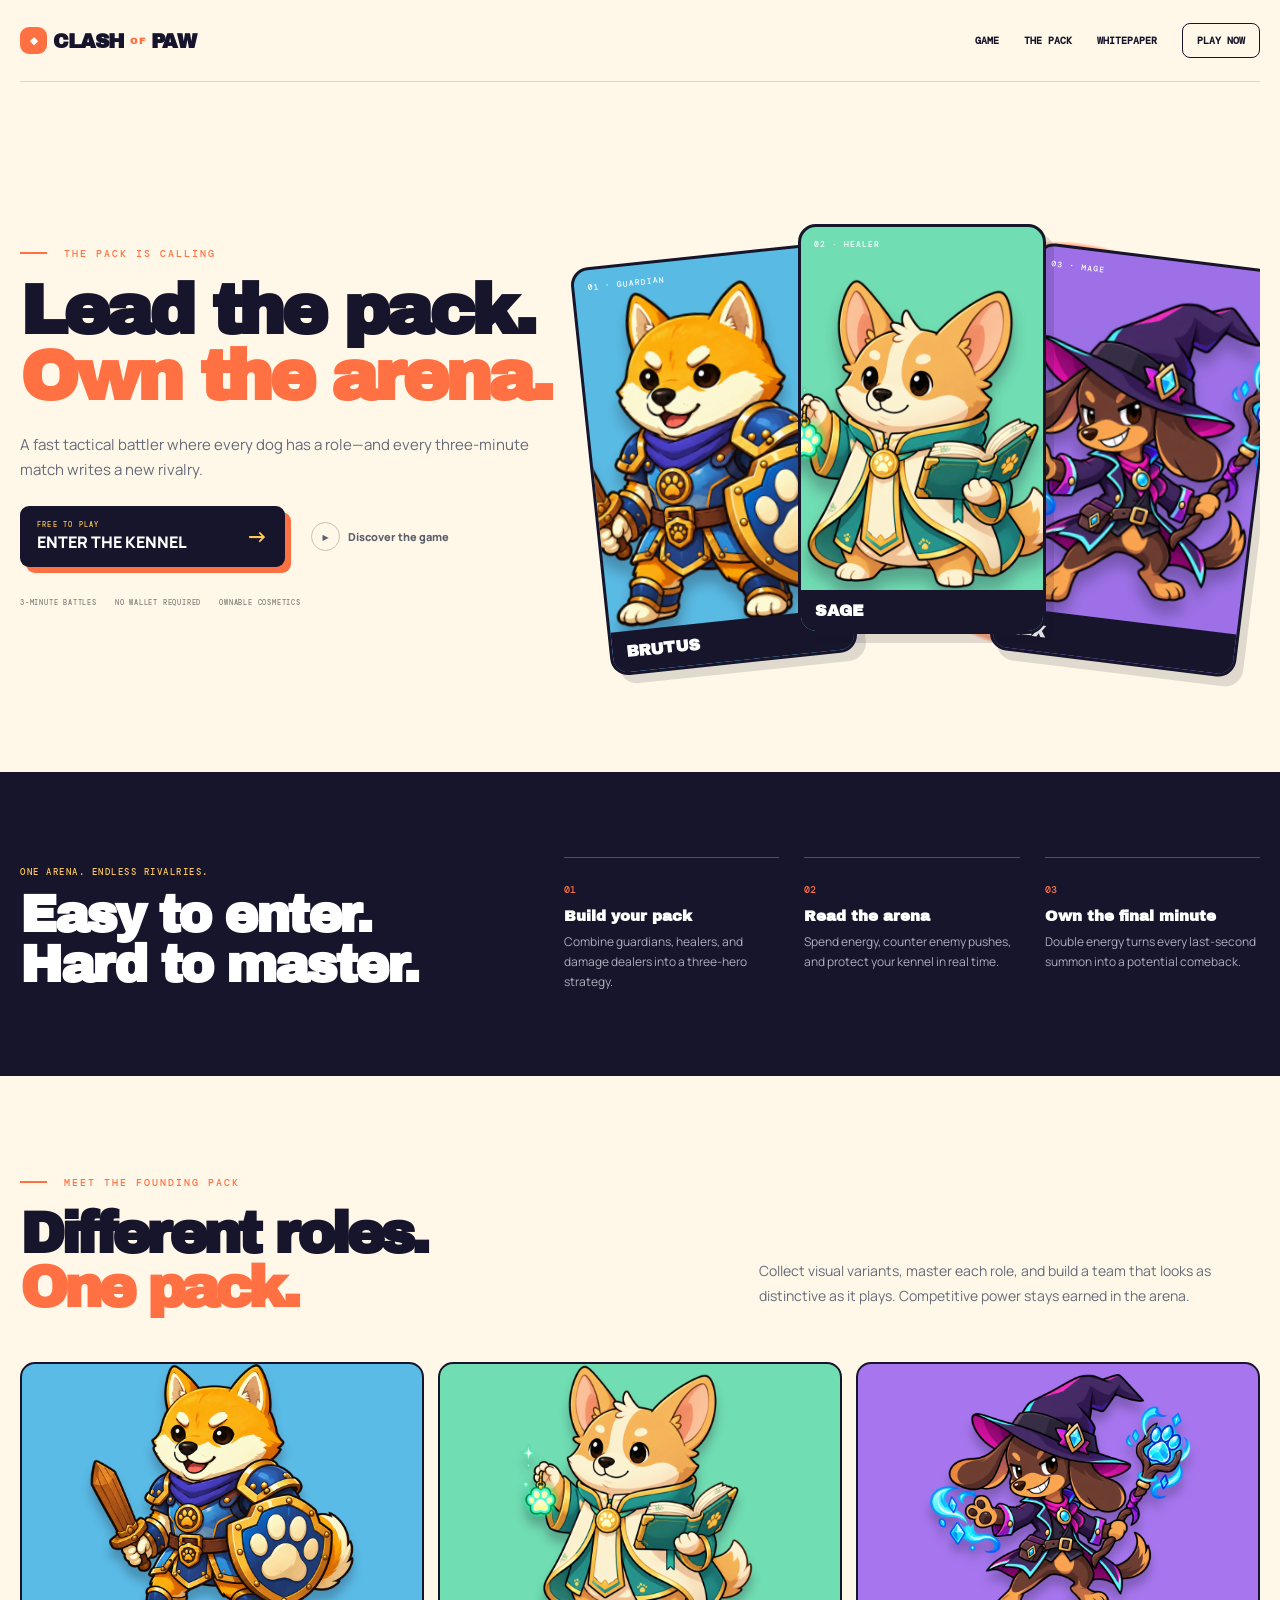
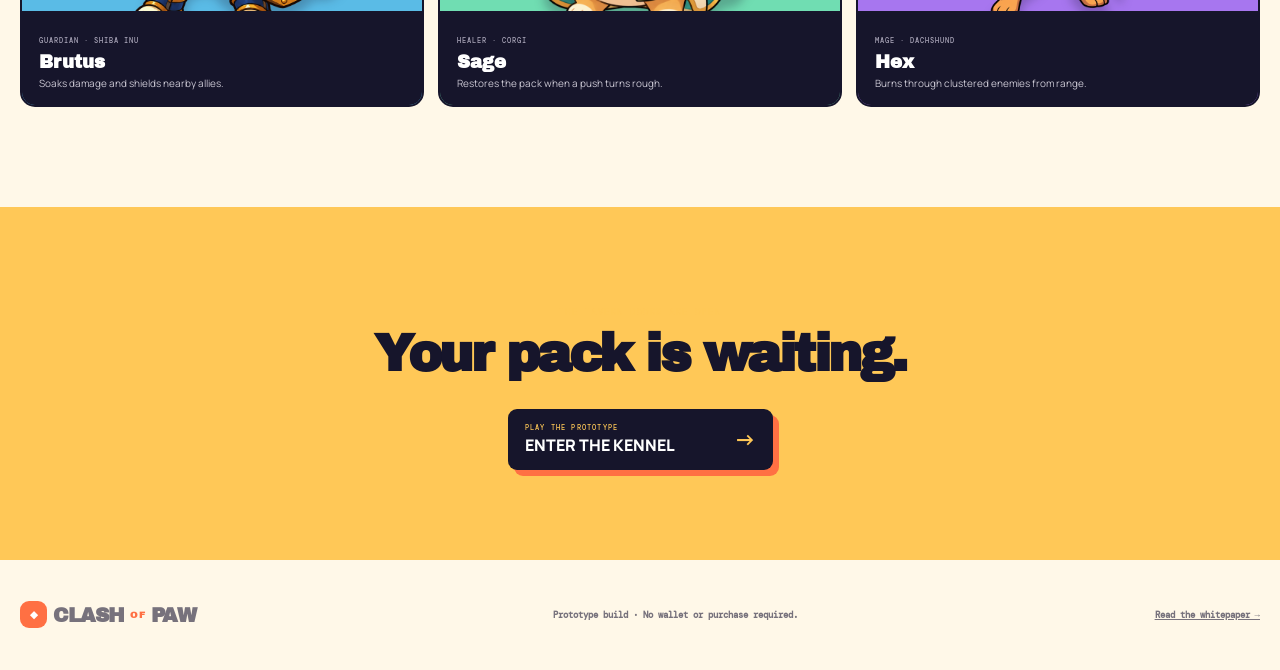
==== commit 3d2726e5: "Add Pages-ready character assets Publish character art and flatten static asset paths for reliable z" ====
--- a/index.html
+++ b/index.html
@@ -6,10 +6,10 @@
     <meta name="theme-color" content="#fff8e8" />
     <meta name="description" content="Clash of Paw — lead your pack and own the arena in a fast tactical dog battler." />
     <link rel="manifest" href="manifest.webmanifest" />
-    <link rel="icon" href="assets/icon.svg" type="image/svg+xml" />
-    <link rel="preload" href="assets/characters/brutus-warrior.png" as="image" />
-    <link rel="preload" href="assets/characters/sage-healer.png" as="image" />
-    <link rel="preload" href="assets/characters/hex-mage.png" as="image" />
+    <link rel="icon" href="icon.svg" type="image/svg+xml" />
+    <link rel="preload" href="brutus-warrior.png" as="image" />
+    <link rel="preload" href="sage-healer.png" as="image" />
+    <link rel="preload" href="hex-mage.png" as="image" />
     <link rel="stylesheet" href="landing.css" />
     <title>Clash of Paw — Lead the Pack</title>
   </head>
@@ -33,9 +33,9 @@
           <div class="landing-proof"><span>3-MINUTE BATTLES</span><span>NO WALLET REQUIRED</span><span>OWNABLE COSMETICS</span></div>
         </div>
         <div class="landing-pack" aria-label="Brutus, Sage, and Hex">
-          <article class="landing-card brutus"><span>01 · GUARDIAN</span><img src="assets/characters/brutus-warrior.png" alt="Brutus the Shiba Inu warrior" /><b>BRUTUS</b></article>
-          <article class="landing-card sage"><span>02 · HEALER</span><img src="assets/characters/sage-healer.png" alt="Sage the Corgi healer" /><b>SAGE</b></article>
-          <article class="landing-card hex"><span>03 · MAGE</span><img src="assets/characters/hex-mage.png" alt="Hex the Dachshund magician" /><b>HEX</b></article>
+          <article class="landing-card brutus"><span>01 · GUARDIAN</span><img src="brutus-warrior.png" alt="Brutus the Shiba Inu warrior" /><b>BRUTUS</b></article>
+          <article class="landing-card sage"><span>02 · HEALER</span><img src="sage-healer.png" alt="Sage the Corgi healer" /><b>SAGE</b></article>
+          <article class="landing-card hex"><span>03 · MAGE</span><img src="hex-mage.png" alt="Hex the Dachshund magician" /><b>HEX</b></article>
         </div>
       </section>
       <section class="game-pitch" id="game">
@@ -52,9 +52,9 @@
         <p class="landing-kicker"><span></span> MEET THE FOUNDING PACK</p>
         <div class="pack-title"><h2>Different roles.<br /><em>One pack.</em></h2><p>Collect visual variants, master each role, and build a team that looks as distinctive as it plays. Competitive power stays earned in the arena.</p></div>
         <div class="pack-roster">
-          <article><img src="assets/characters/brutus-warrior.png" alt="Brutus" /><div><small>GUARDIAN · SHIBA INU</small><h3>Brutus</h3><p>Soaks damage and shields nearby allies.</p></div></article>
-          <article><img src="assets/characters/sage-healer.png" alt="Sage" /><div><small>HEALER · CORGI</small><h3>Sage</h3><p>Restores the pack when a push turns rough.</p></div></article>
-          <article><img src="assets/characters/hex-mage.png" alt="Hex" /><div><small>MAGE · DACHSHUND</small><h3>Hex</h3><p>Burns through clustered enemies from range.</p></div></article>
+          <article><img src="brutus-warrior.png" alt="Brutus" /><div><small>GUARDIAN · SHIBA INU</small><h3>Brutus</h3><p>Soaks damage and shields nearby allies.</p></div></article>
+          <article><img src="sage-healer.png" alt="Sage" /><div><small>HEALER · CORGI</small><h3>Sage</h3><p>Restores the pack when a push turns rough.</p></div></article>
+          <article><img src="hex-mage.png" alt="Hex" /><div><small>MAGE · DACHSHUND</small><h3>Hex</h3><p>Burns through clustered enemies from range.</p></div></article>
         </div>
       </section>
       <section class="final-call"><div class="wrap"><p>THE TAVERN DOORS ARE OPEN</p><h2>Your pack is waiting.</h2><a class="launch-button" href="play.html" data-launch><span><small>PLAY THE PROTOTYPE</small>ENTER THE KENNEL</span><b>→</b></a></div></section>
